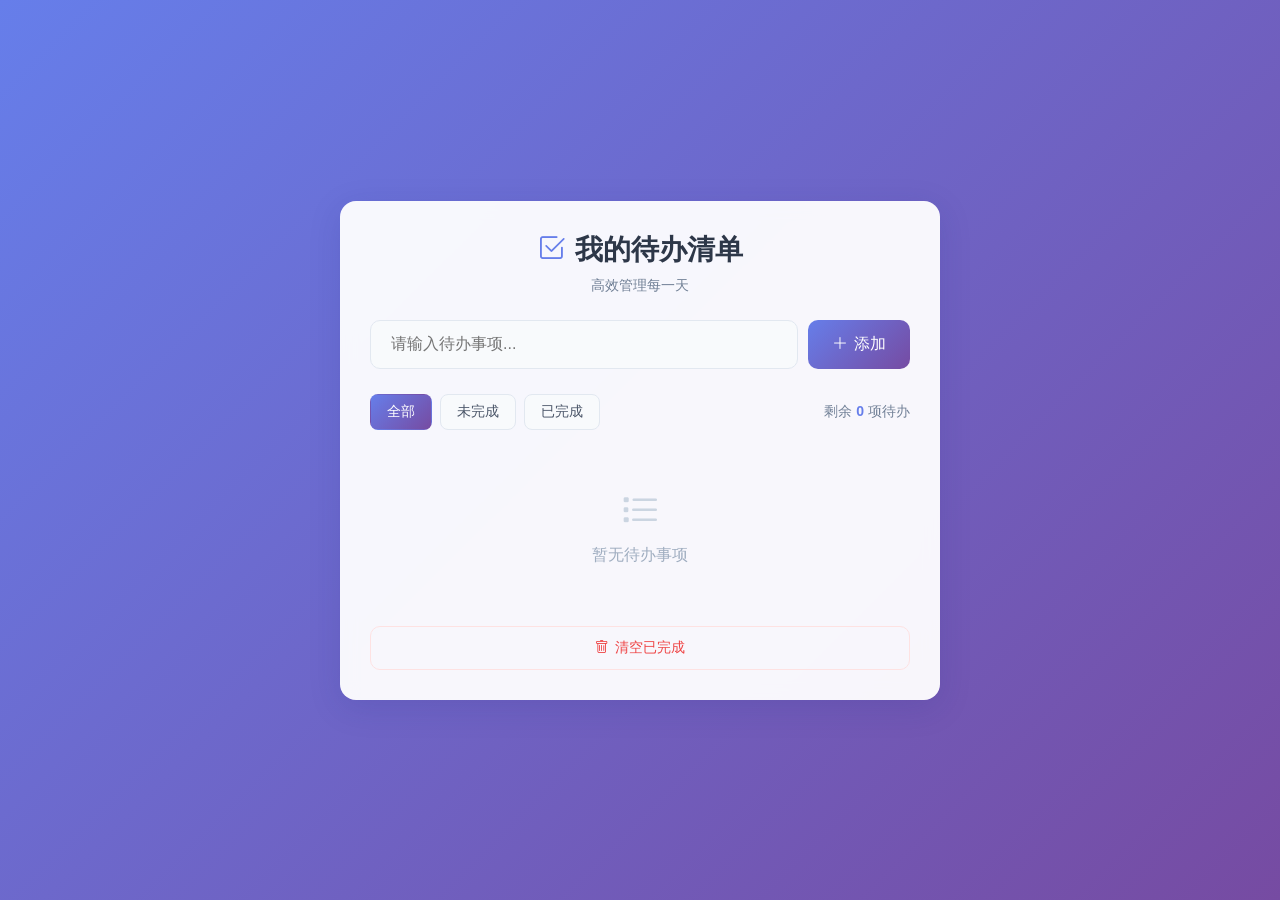
==== Todo-list/index.html @ a18c432f "TodoList升级：模块化结构+精美UI+统计功能+清空已完成" ====
<!DOCTYPE html>
<html lang="zh-CN">
<head>
    <meta charset="UTF-8">
    <meta name="viewport" content="width=device-width, initial-scale=1.0">
    <title>高效TodoList | 前端实习项目</title>
    <!-- 引入外部CSS -->
    <link rel="stylesheet" href="./css/index.css">
    <!-- 引入字体图标（美化UI） -->
    <link rel="stylesheet" href="https://cdn.jsdelivr.net/npm/bootstrap-icons@1.11.3/font/bootstrap-icons.min.css">
</head>
<body>
    <div class="container">
        <header class="header">
            <h1><i class="bi bi-check2-square"></i> 我的待办清单</h1>
            <p class="subtitle">高效管理每一天</p>
        </header>
        
        <!-- 输入区域 -->
        <div class="input-group">
            <input type="text" id="todo-input" placeholder="请输入待办事项...">
            <button id="add-btn"><i class="bi bi-plus-lg"></i> 添加</button>
        </div>

        <!-- 筛选 + 统计 -->
        <div class="filter-stats-group">
            <div class="filter-group">
                <button class="filter-btn active" data-filter="all">全部</button>
                <button class="filter-btn" data-filter="active">未完成</button>
                <button class="filter-btn" data-filter="completed">已完成</button>
            </div>
            <div class="stats">
                <span id="stats-text">剩余 <b id="active-count">0</b> 项待办</span>
            </div>
        </div>

        <!-- 待办列表 -->
        <ul id="todo-list" class="todo-list"></ul>
        
        <!-- 清空已完成按钮 -->
        <button id="clear-completed" class="clear-btn">
            <i class="bi bi-trash"></i> 清空已完成
        </button>
    </div>

    <!-- 引入外部JS（放在body最后，避免DOM加载问题） -->
    <script src="./js/app.js"></script>
</body>
</html>
---- Todo-list/css/index.css ----
/* 全局重置 + 基础样式 */
* {
    margin: 0;
    padding: 0;
    box-sizing: border-box;
    font-family: "Inter", "Microsoft Yahei", sans-serif;
}

/* 自定义滚动条 */
::-webkit-scrollbar {
    width: 6px;
    height: 6px;
}
::-webkit-scrollbar-thumb {
    background: #ddd;
    border-radius: 3px;
}
::-webkit-scrollbar-thumb:hover {
    background: #bbb;
}

body {
    min-height: 100vh;
    background: linear-gradient(135deg, #667eea 0%, #764ba2 100%);
    display: flex;
    align-items: center;
    justify-content: center;
    padding: 20px;
}

/* 主容器 */
.container {
    width: 100%;
    max-width: 600px;
    background: rgba(255, 255, 255, 0.95);
    border-radius: 16px;
    box-shadow: 0 8px 32px rgba(31, 38, 135, 0.15);
    backdrop-filter: blur(8px);
    -webkit-backdrop-filter: blur(8px);
    padding: 30px;
    position: relative;
}

/* 头部 */
.header {
    text-align: center;
    margin-bottom: 25px;
}
.header h1 {
    color: #2d3748;
    font-size: 28px;
    margin-bottom: 8px;
    display: flex;
    align-items: center;
    justify-content: center;
    gap: 10px;
}
.header h1 i {
    color: #667eea;
}
.subtitle {
    color: #718096;
    font-size: 14px;
}

/* 输入区域 */
.input-group {
    display: flex;
    gap: 10px;
    margin-bottom: 25px;
    position: relative;
}
#todo-input {
    flex: 1;
    padding: 14px 20px;
    border: 1px solid #e2e8f0;
    border-radius: 10px;
    font-size: 16px;
    outline: none;
    transition: all 0.3s ease;
    background: #f8fafc;
}
#todo-input:focus {
    border-color: #667eea;
    box-shadow: 0 0 0 3px rgba(102, 126, 234, 0.1);
}
#add-btn {
    padding: 14px 24px;
    background: linear-gradient(135deg, #667eea 0%, #764ba2 100%);
    color: white;
    border: none;
    border-radius: 10px;
    cursor: pointer;
    font-size: 16px;
    display: flex;
    align-items: center;
    gap: 6px;
    transition: transform 0.2s ease;
}
#add-btn:hover {
    transform: translateY(-2px);
}
#add-btn:active {
    transform: translateY(0);
}

/* 筛选 + 统计区域 */
.filter-stats-group {
    display: flex;
    justify-content: space-between;
    align-items: center;
    margin-bottom: 20px;
}
.filter-group {
    display: flex;
    gap: 8px;
}
.filter-btn {
    padding: 8px 16px;
    border: 1px solid #e2e8f0;
    border-radius: 8px;
    background: #f8fafc;
    color: #4a5568;
    cursor: pointer;
    transition: all 0.2s ease;
    font-size: 14px;
}
.filter-btn.active {
    background: linear-gradient(135deg, #667eea 0%, #764ba2 100%);
    color: white;
    border-color: transparent;
}
.filter-btn:hover:not(.active) {
    border-color: #cbd5e1;
    background: #f1f5f9;
}
.stats {
    color: #718096;
    font-size: 14px;
}
.stats b {
    color: #667eea;
    font-weight: 600;
}

/* 待办列表 */
.todo-list {
    list-style: none;
    max-height: 400px;
    overflow-y: auto;
    margin-bottom: 20px;
}
.todo-item {
    display: flex;
    align-items: center;
    padding: 16px;
    border-radius: 10px;
    margin-bottom: 10px;
    background: #f8fafc;
    border: 1px solid #e2e8f0;
    transition: all 0.2s ease;
    animation: fadeIn 0.3s ease;
}
@keyframes fadeIn {
    from {
        opacity: 0;
        transform: translateY(10px);
    }
    to {
        opacity: 1;
        transform: translateY(0);
    }
}
.todo-item:hover {
    transform: translateX(4px);
    box-shadow: 0 2px 8px rgba(0, 0, 0, 0.05);
}
.todo-item.completed {
    opacity: 0.8;
    background: #f0f8fb;
}
.todo-item.completed .todo-text {
    text-decoration: line-through;
    color: #a0aec0;
}
.todo-checkbox {
    width: 20px;
    height: 20px;
    accent-color: #667eea;
    cursor: pointer;
    margin-right: 12px;
}
.todo-text {
    flex: 1;
    font-size: 16px;
    color: #2d3748;
}
.delete-btn {
    padding: 8px 12px;
    background: #fef2f2;
    color: #ef4444;
    border: 1px solid #fee2e2;
    border-radius: 8px;
    cursor: pointer;
    transition: all 0.2s ease;
    display: flex;
    align-items: center;
    gap: 4px;
}
.delete-btn:hover {
    background: #ef4444;
    color: white;
}

/* 清空按钮 */
.clear-btn {
    width: 100%;
    padding: 12px;
    border: 1px solid #fee2e2;
    border-radius: 10px;
    background: transparent;
    color: #ef4444;
    cursor: pointer;
    font-size: 14px;
    display: flex;
    align-items: center;
    justify-content: center;
    gap: 6px;
    transition: all 0.2s ease;
}
.clear-btn:hover {
    background: #fef2f2;
}

/* 空列表提示 */
.empty-tip {
    text-align: center;
    padding: 40px 20px;
    color: #a0aec0;
    font-size: 16px;
}
.empty-tip i {
    font-size: 40px;
    margin-bottom: 10px;
    display: block;
    color: #cbd5e1;
}

/* 响应式适配 */
@media (max-width: 480px) {
    .container {
        padding: 20px;
    }
    .filter-stats-group {
        flex-direction: column;
        align-items: flex-start;
        gap: 10px;
    }
    .input-group {
        flex-direction: column;
    }
}
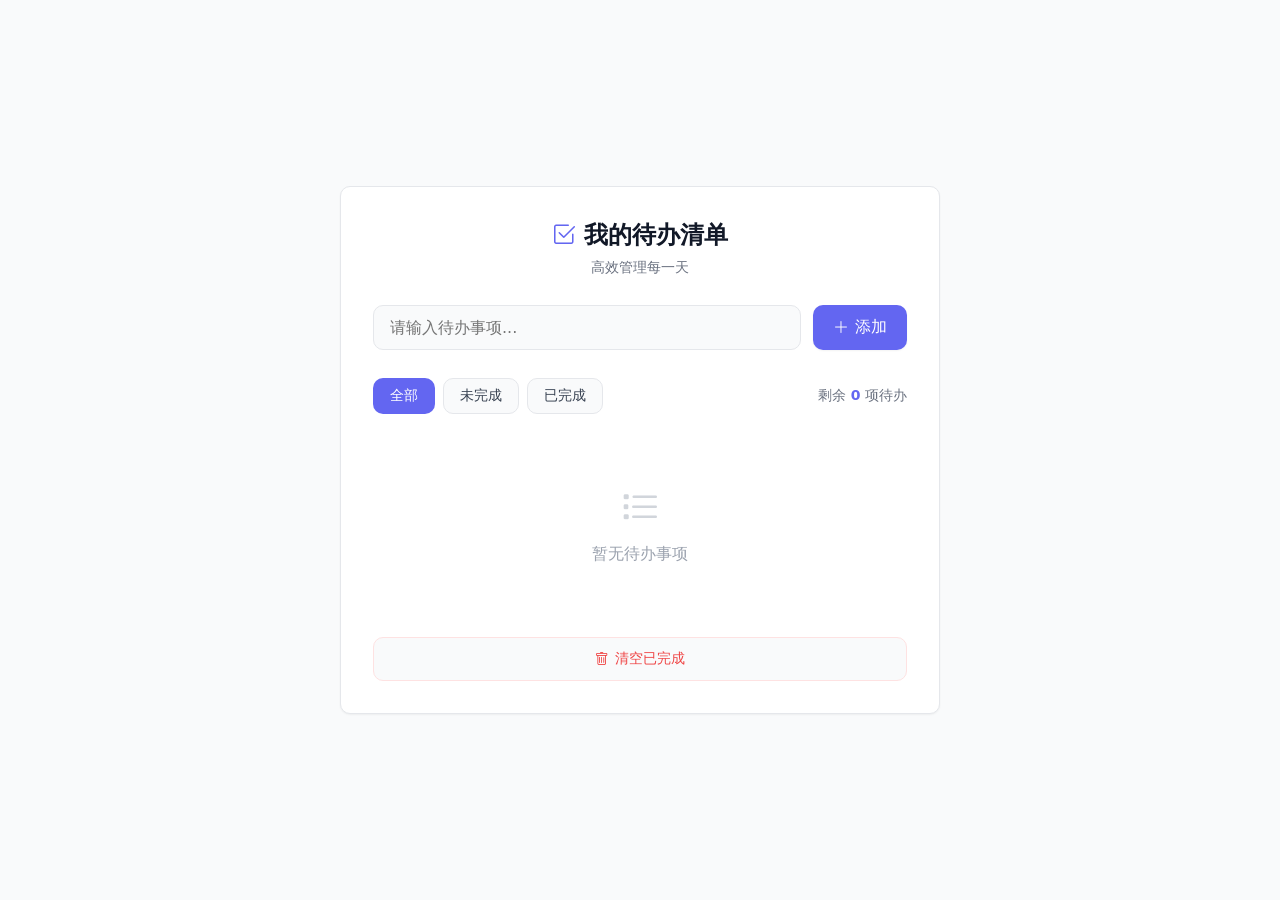
==== commit 1cce3d36: "更新样式" ====
--- a/Todo-list/index.html
+++ b/Todo-list/index.html
@@ -4,9 +4,9 @@
     <meta charset="UTF-8">
     <meta name="viewport" content="width=device-width, initial-scale=1.0">
     <title>高效TodoList | 前端实习项目</title>
-    <!-- 引入外部CSS -->
+    <!-- shadcn/ui 风格样式 -->
     <link rel="stylesheet" href="./css/index.css">
-    <!-- 引入字体图标（美化UI） -->
+    <!-- 字体图标 -->
     <link rel="stylesheet" href="https://cdn.jsdelivr.net/npm/bootstrap-icons@1.11.3/font/bootstrap-icons.min.css">
 </head>
 <body>
@@ -43,7 +43,6 @@
         </button>
     </div>
 
-    <!-- 引入外部JS（放在body最后，避免DOM加载问题） -->
     <script src="./js/app.js"></script>
 </body>
 </html>
--- a/Todo-list/css/index.css
+++ b/Todo-list/css/index.css
@@ -1,107 +1,117 @@
-/* 全局重置 + 基础样式 */
+/* 全局重置 + 基础样式 - shadcn 风格 */
 * {
     margin: 0;
     padding: 0;
     box-sizing: border-box;
-    font-family: "Inter", "Microsoft Yahei", sans-serif;
-}
-
-/* 自定义滚动条 */
+    font-family: "Inter", system-ui, sans-serif;
+}
+
+/* 自定义滚动条 - 极简风格 */
 ::-webkit-scrollbar {
     width: 6px;
     height: 6px;
 }
 ::-webkit-scrollbar-thumb {
-    background: #ddd;
-    border-radius: 3px;
+    background: #e5e7eb;
+    border-radius: 10px;
 }
 ::-webkit-scrollbar-thumb:hover {
-    background: #bbb;
-}
-
+    background: #d1d5db;
+}
+
+/* 基础布局 */
 body {
     min-height: 100vh;
-    background: linear-gradient(135deg, #667eea 0%, #764ba2 100%);
+    background: #f9fafb; /* 灰阶浅底 */
     display: flex;
     align-items: center;
     justify-content: center;
     padding: 20px;
 }
 
-/* 主容器 */
+/* 主容器 - shadcn 轻卡片风格 */
 .container {
     width: 100%;
     max-width: 600px;
-    background: rgba(255, 255, 255, 0.95);
-    border-radius: 16px;
-    box-shadow: 0 8px 32px rgba(31, 38, 135, 0.15);
-    backdrop-filter: blur(8px);
-    -webkit-backdrop-filter: blur(8px);
-    padding: 30px;
-    position: relative;
+    background: #ffffff;
+    border-radius: 10px; /* 统一圆角 */
+    border: 1px solid #e5e7eb; /* 弱对比边框 */
+    box-shadow: 0 1px 2px rgba(0, 0, 0, 0.05); /* 基础阴影 */
+    padding: 32px;
 }
 
 /* 头部 */
 .header {
     text-align: center;
-    margin-bottom: 25px;
+    margin-bottom: 28px;
 }
 .header h1 {
-    color: #2d3748;
-    font-size: 28px;
+    color: #111827; /* 灰阶深文本 */
+    font-size: 24px;
+    font-weight: 600;
     margin-bottom: 8px;
     display: flex;
     align-items: center;
     justify-content: center;
-    gap: 10px;
+    gap: 8px;
 }
 .header h1 i {
-    color: #667eea;
+    color: #6366f1; /* 品牌主色 */
 }
 .subtitle {
-    color: #718096;
+    color: #6b7280; /* 灰阶次文本 */
     font-size: 14px;
 }
 
 /* 输入区域 */
 .input-group {
     display: flex;
-    gap: 10px;
-    margin-bottom: 25px;
-    position: relative;
+    gap: 12px;
+    margin-bottom: 28px;
 }
 #todo-input {
     flex: 1;
-    padding: 14px 20px;
-    border: 1px solid #e2e8f0;
-    border-radius: 10px;
+    padding: 12px 16px;
+    border: 1px solid #e5e7eb; /* 弱对比边框 */
+    border-radius: 10px; /* 统一圆角 */
     font-size: 16px;
     outline: none;
-    transition: all 0.3s ease;
-    background: #f8fafc;
+    transition: all 0.2s ease;
+    background: #f9fafb;
+    color: #111827;
 }
 #todo-input:focus {
-    border-color: #667eea;
-    box-shadow: 0 0 0 3px rgba(102, 126, 234, 0.1);
-}
+    border-color: #6366f1; /* 品牌主色聚焦 */
+    box-shadow: 0 0 0 2px rgba(99, 102, 241, 0.1); /* 轻量级聚焦阴影 */
+    background: #ffffff;
+}
+#todo-input:focus::placeholder {
+    color: #d1d5db;
+}
+
+/* 添加按钮 - shadcn 按钮风格 */
 #add-btn {
-    padding: 14px 24px;
-    background: linear-gradient(135deg, #667eea 0%, #764ba2 100%);
-    color: white;
+    padding: 12px 20px;
+    background: #6366f1; /* 品牌主色 */
+    color: #ffffff;
     border: none;
-    border-radius: 10px;
-    cursor: pointer;
-    font-size: 16px;
+    border-radius: 10px; /* 统一圆角 */
+    cursor: pointer;
+    font-size: 16px;
+    font-weight: 500;
     display: flex;
     align-items: center;
     gap: 6px;
-    transition: transform 0.2s ease;
+    transition: all 0.2s ease;
+    box-shadow: 0 1px 2px rgba(0, 0, 0, 0.05); /* 基础阴影 */
 }
 #add-btn:hover {
-    transform: translateY(-2px);
+    background: #5855eb; /* 主色hover加深 */
+    box-shadow: 0 2px 4px rgba(0, 0, 0, 0.08); /* hover阴影层级 */
 }
 #add-btn:active {
-    transform: translateY(0);
+    background: #4f46e5;
+    box-shadow: 0 1px 2px rgba(0, 0, 0, 0.05); /* 还原基础阴影 */
 }
 
 /* 筛选 + 统计区域 */
@@ -109,7 +119,7 @@
     display: flex;
     justify-content: space-between;
     align-items: center;
-    margin-bottom: 20px;
+    margin-bottom: 24px;
 }
 .filter-group {
     display: flex;
@@ -117,29 +127,30 @@
 }
 .filter-btn {
     padding: 8px 16px;
-    border: 1px solid #e2e8f0;
-    border-radius: 8px;
-    background: #f8fafc;
-    color: #4a5568;
-    cursor: pointer;
-    transition: all 0.2s ease;
-    font-size: 14px;
+    border: 1px solid #e5e7eb; /* 弱对比边框 */
+    border-radius: 10px; /* 统一圆角 */
+    background: #f9fafb;
+    color: #374151;
+    cursor: pointer;
+    transition: all 0.2s ease;
+    font-size: 14px;
+    font-weight: 500;
 }
 .filter-btn.active {
-    background: linear-gradient(135deg, #667eea 0%, #764ba2 100%);
-    color: white;
+    background: #6366f1; /* 品牌主色激活 */
+    color: #ffffff;
     border-color: transparent;
 }
 .filter-btn:hover:not(.active) {
-    border-color: #cbd5e1;
-    background: #f1f5f9;
+    border-color: #d1d5db;
+    background: #f3f4f6;
 }
 .stats {
-    color: #718096;
+    color: #6b7280; /* 灰阶次文本 */
     font-size: 14px;
 }
 .stats b {
-    color: #667eea;
+    color: #6366f1; /* 品牌主色强调 */
     font-weight: 600;
 }
 
@@ -148,80 +159,75 @@
     list-style: none;
     max-height: 400px;
     overflow-y: auto;
-    margin-bottom: 20px;
+    margin-bottom: 24px;
 }
 .todo-item {
     display: flex;
     align-items: center;
     padding: 16px;
-    border-radius: 10px;
-    margin-bottom: 10px;
-    background: #f8fafc;
-    border: 1px solid #e2e8f0;
-    transition: all 0.2s ease;
-    animation: fadeIn 0.3s ease;
-}
-@keyframes fadeIn {
-    from {
-        opacity: 0;
-        transform: translateY(10px);
-    }
-    to {
-        opacity: 1;
-        transform: translateY(0);
-    }
+    border-radius: 10px; /* 统一圆角 */
+    margin-bottom: 8px;
+    background: #f9fafb;
+    border: 1px solid #e5e7eb; /* 弱对比边框 */
+    transition: all 0.2s ease;
 }
 .todo-item:hover {
-    transform: translateX(4px);
-    box-shadow: 0 2px 8px rgba(0, 0, 0, 0.05);
+    border-color: #d1d5db;
+    box-shadow: 0 2px 4px rgba(0, 0, 0, 0.05); /* hover轻阴影 */
 }
 .todo-item.completed {
-    opacity: 0.8;
-    background: #f0f8fb;
+    background: #f3f4f6;
+    opacity: 0.9;
 }
 .todo-item.completed .todo-text {
     text-decoration: line-through;
-    color: #a0aec0;
+    color: #9ca3af; /* 灰阶浅文本 */
 }
 .todo-checkbox {
     width: 20px;
     height: 20px;
-    accent-color: #667eea;
+    accent-color: #6366f1; /* 品牌主色复选框 */
     cursor: pointer;
     margin-right: 12px;
 }
 .todo-text {
     flex: 1;
     font-size: 16px;
-    color: #2d3748;
-}
+    color: #111827; /* 灰阶深文本 */
+}
+
+/* 删除按钮 - shadcn 危险按钮风格 */
 .delete-btn {
     padding: 8px 12px;
-    background: #fef2f2;
-    color: #ef4444;
+    background: #f9fafb;
+    color: #ef4444; /* 危险色（仅保留这一个非主色/灰阶） */
     border: 1px solid #fee2e2;
-    border-radius: 8px;
+    border-radius: 10px; /* 统一圆角 */
     cursor: pointer;
     transition: all 0.2s ease;
     display: flex;
     align-items: center;
     gap: 4px;
+    font-size: 14px;
 }
 .delete-btn:hover {
     background: #ef4444;
-    color: white;
+    color: #ffffff;
+    border-color: transparent;
+    box-shadow: 0 1px 2px rgba(0, 0, 0, 0.08);
 }
 
 /* 清空按钮 */
 .clear-btn {
     width: 100%;
     padding: 12px;
-    border: 1px solid #fee2e2;
-    border-radius: 10px;
-    background: transparent;
-    color: #ef4444;
-    cursor: pointer;
-    font-size: 14px;
+    border: 1px solid #fee2e2; /* 弱对比边框 */
+    border-radius: 10px; /* 统一圆角 */
+    background: #f9fafb;
+    color: #ef4444; /* 危险色 */
+    cursor: pointer;
+    font-size: 14px;
+    font-weight: 500;
     display: flex;
     align-items: center;
     justify-content: center;
@@ -230,20 +236,21 @@
 }
 .clear-btn:hover {
     background: #fef2f2;
+    box-shadow: 0 1px 2px rgba(0, 0, 0, 0.05);
 }
 
 /* 空列表提示 */
 .empty-tip {
     text-align: center;
-    padding: 40px 20px;
-    color: #a0aec0;
+    padding: 48px 20px;
+    color: #9ca3af; /* 灰阶浅文本 */
     font-size: 16px;
 }
 .empty-tip i {
     font-size: 40px;
-    margin-bottom: 10px;
+    margin-bottom: 12px;
     display: block;
-    color: #cbd5e1;
+    color: #d1d5db; /* 灰阶超浅文本 */
 }
 
 /* 响应式适配 */
@@ -254,9 +261,13 @@
     .filter-stats-group {
         flex-direction: column;
         align-items: flex-start;
-        gap: 10px;
+        gap: 12px;
     }
     .input-group {
         flex-direction: column;
     }
+    #add-btn {
+        width: 100%;
+        justify-content: center;
+    }
 }
